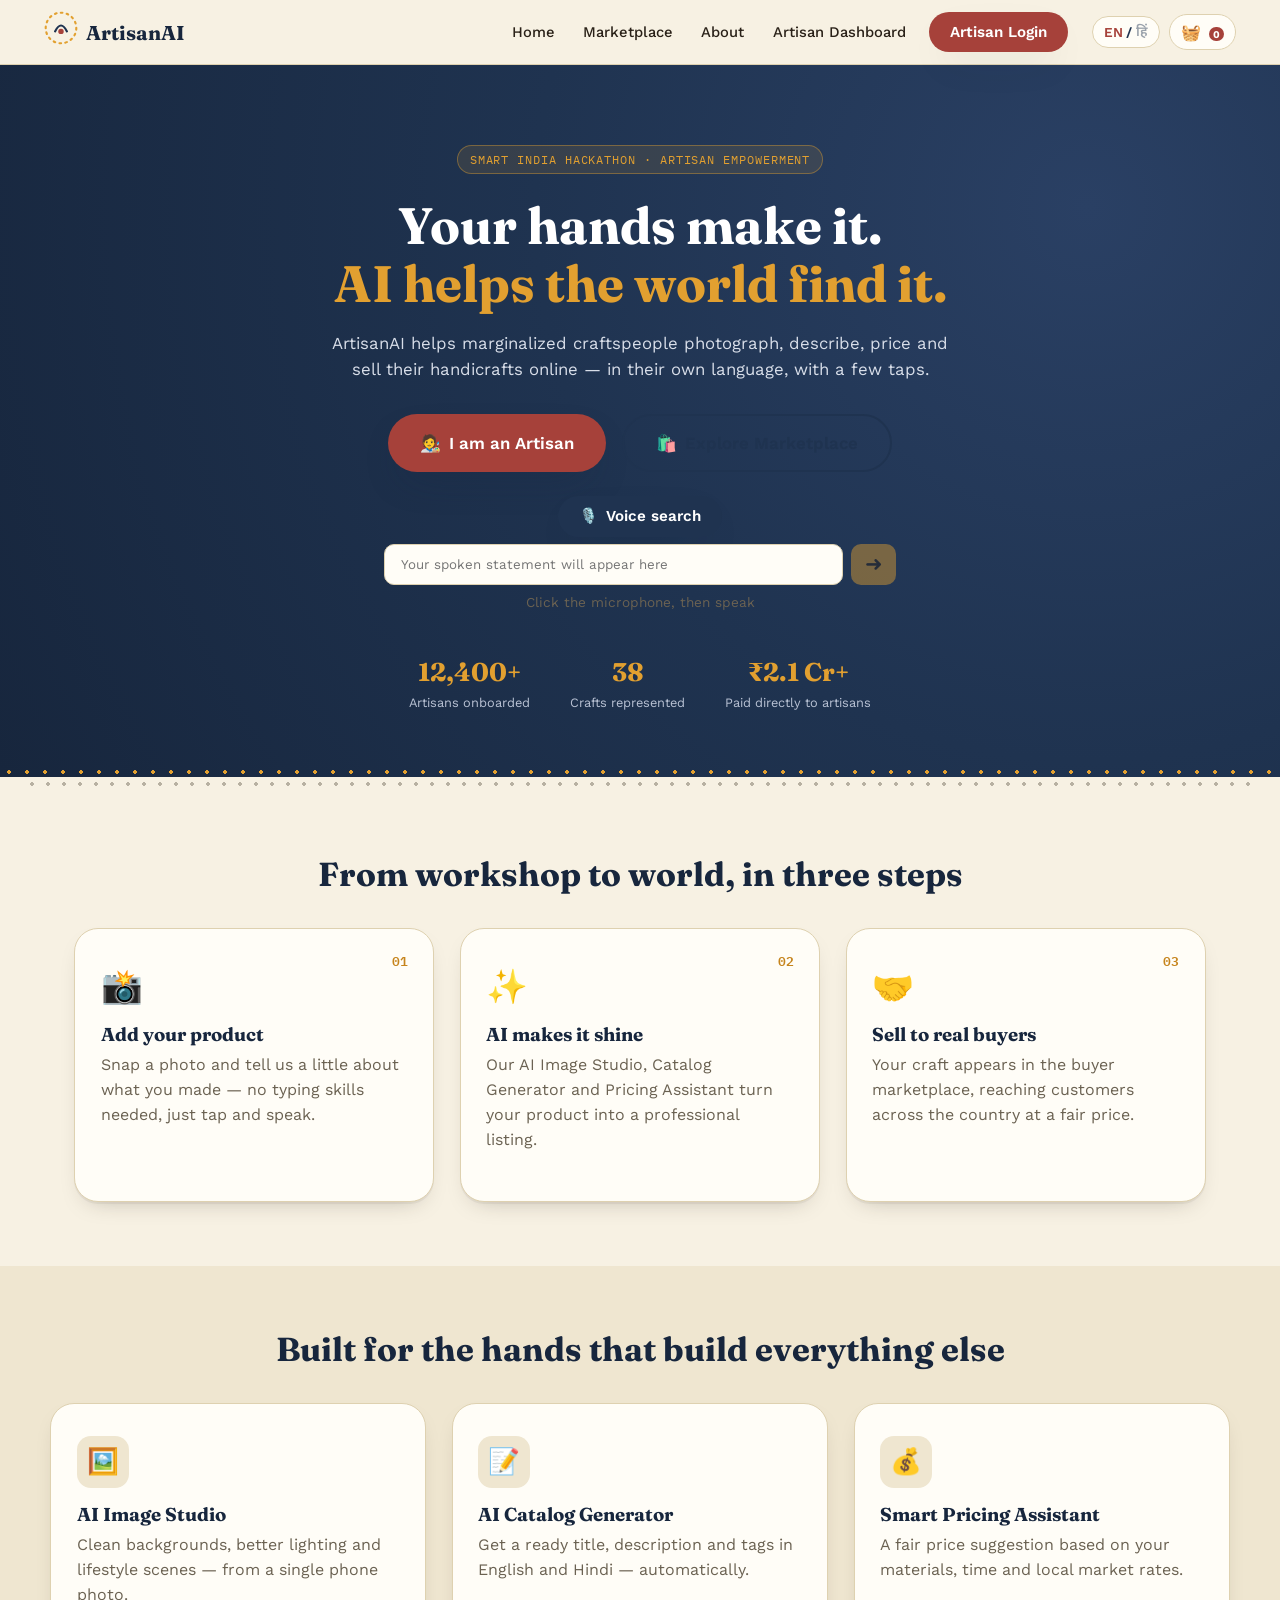
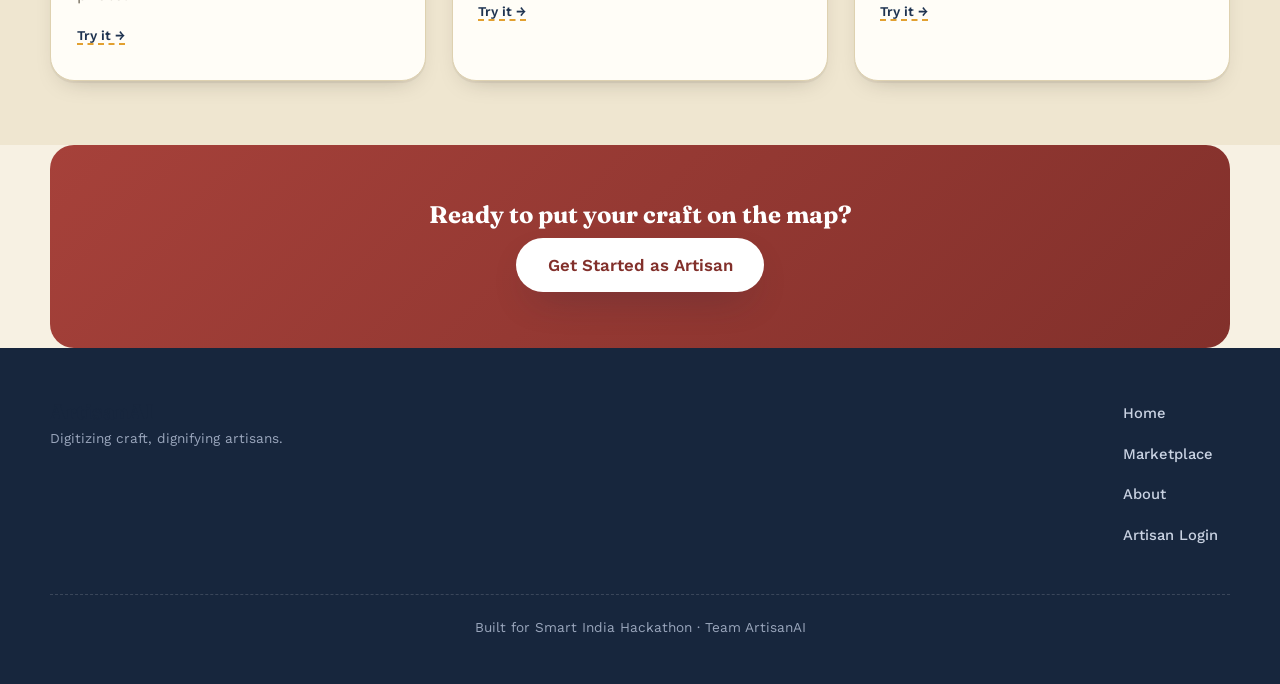
==== ArtisanAI-extracted/index.html @ 384c5235 "initial commit -artisanAI" ====
<!DOCTYPE html>
<html lang="en">
<head>
<meta charset="UTF-8">
<meta name="viewport" content="width=device-width, initial-scale=1.0">
<title>ArtisanAI — Your Craft, Digitized</title>
<meta name="description" content="ArtisanAI helps marginalized artisans digitize, price and sell their handicrafts with the help of AI.">

<link rel="preconnect" href="https://fonts.googleapis.com">
<link href="https://fonts.googleapis.com/css2?family=Fraunces:opsz,wght@9..144,400;9..144,600;9..144,700&family=Work+Sans:wght@400;500;600;700&family=Noto+Sans+Devanagari:wght@400;500;600;700&family=IBM+Plex+Mono:wght@500;600&display=swap" rel="stylesheet">

<link rel="stylesheet" href="style.css">
</head>
<body>

<!-- ============ SITE HEADER ============ -->
<header class="site-header" id="siteHeader">
  <div class="header-inner">
    <a href="#landing" class="brand" data-target="landing">
      <span class="brand-mark" aria-hidden="true">
        <svg viewBox="0 0 40 40" width="34" height="34">
          <circle cx="20" cy="20" r="18" fill="none" stroke="var(--turmeric)" stroke-width="2.5" stroke-dasharray="2 5" stroke-linecap="round"/>
          <path d="M13 24 Q20 10 27 24" fill="none" stroke="var(--indigo)" stroke-width="2.5" stroke-linecap="round"/>
          <circle cx="20" cy="24" r="3.2" fill="var(--madder)"/>
        </svg>
      </span>
      <span class="brand-name">
        <span data-en="ArtisanAI" data-hi="कारीगरAI">ArtisanAI</span>
      </span>
    </a>

    <nav class="main-nav" id="mainNav" aria-label="Primary">
      <button class="nav-link" data-target="landing"><span data-en="Home" data-hi="होम">Home</span></button>
      <button class="nav-link" data-target="marketplace"><span data-en="Marketplace" data-hi="बाज़ार">Marketplace</span></button>
      <button class="nav-link" data-target="about"><span data-en="About" data-hi="जानकारी">About</span></button>
      <button class="nav-link" data-target="dashboard"><span data-en="Artisan Dashboard" data-hi="कारीगर डैशबोर्ड">Artisan Dashboard</span></button>
      <button class="btn btn-primary nav-cta" data-target="login"><span data-en="Artisan Login" data-hi="कारीगर लॉगिन">Artisan Login</span></button>
    </nav>

    <div class="header-tools">
      <button class="lang-toggle" id="langToggle" aria-label="Switch language">
        <span class="lang-opt" data-lang-label-en>EN</span>
        <span class="lang-sep">/</span>
        <span class="lang-opt" data-lang-label-hi>हिं</span>
      </button>
      <button class="cart-btn" data-target="marketplace" aria-label="Cart">
        🧺 <span class="cart-count" id="cartCount">0</span>
      </button>
      <button class="hamburger" id="hamburgerBtn" aria-label="Menu" aria-expanded="false">
        <span></span><span></span><span></span>
      </button>
    </div>
  </div>
</header>

<main id="app">

<!-- ============ 1. LANDING PAGE ============ -->
<section class="page" id="page-landing" data-page="landing">

  <div class="hero">
    <div class="hero-thread" aria-hidden="true"></div>
    <div class="hero-inner">
      <p class="eyebrow" data-en="Smart India Hackathon · Artisan Empowerment" data-hi="स्मार्ट इंडिया हैकाथॉन · कारीगर सशक्तिकरण">Smart India Hackathon · Artisan Empowerment</p>
      <h1 class="hero-title">
        <span data-en="Your hands make it." data-hi="आपके हाथ इसे बनाते हैं।">Your hands make it.</span><br>
        <span class="accent" data-en="AI helps the world find it." data-hi="AI इसे दुनिया तक पहुँचाता है।">AI helps the world find it.</span>
      </h1>
      <p class="hero-sub" data-en="ArtisanAI helps marginalized craftspeople photograph, describe, price and sell their handicrafts online — in their own language, with a few taps." data-hi="ArtisanAI वंचित कारीगरों को उनके हस्तशिल्प की फ़ोटो लेने, विवरण लिखने, सही दाम तय करने और ऑनलाइन बेचने में मदद करता है — अपनी भाषा में, बस कुछ टैप में।">
        ArtisanAI helps marginalized craftspeople photograph, describe, price and sell their handicrafts online — in their own language, with a few taps.
      </p>
      <div class="hero-actions">
        <button class="btn btn-primary btn-lg" data-target="login">
          🧑‍🎨 <span data-en="I am an Artisan" data-hi="मैं एक कारीगर हूँ">I am an Artisan</span>
        </button>
        <button class="btn btn-outline btn-lg" data-target="marketplace">
          🛍️ <span data-en="Explore Marketplace" data-hi="बाज़ार देखें">Explore Marketplace</span>
        </button>
      </div>
      <div class="voice-assistant" aria-live="polite">
        <button class="btn btn-voice" id="voiceAssistantBtn" type="button" aria-label="Start voice search" title="Start voice search">
          🎙️ <span data-en="Voice search" data-hi="आवाज़ से खोजें">Voice search</span>
        </button>
        <div class="voice-command-row">
          <input class="voice-command-input" id="voiceCommandInput" type="text" placeholder="Your spoken statement will appear here" aria-label="Spoken statement">
          <button class="voice-submit" id="voiceSubmitBtn" type="button" aria-label="Submit spoken statement" title="Submit spoken statement" disabled>➜</button>
        </div>
        <p class="voice-status" id="voiceStatus" data-en="Click the microphone, then speak" data-hi="माइक्रोफ़ोन दबाएं और बोलें">Click the microphone, then speak</p>
      </div>
      <div class="hero-stats">
        <div class="stat"><strong>12,400+</strong><span data-en="Artisans onboarded" data-hi="जुड़े कारीगर">Artisans onboarded</span></div>
        <div class="stat"><strong>38</strong><span data-en="Crafts represented" data-hi="शिल्प विधाएँ">Crafts represented</span></div>
        <div class="stat"><strong>₹2.1 Cr+</strong><span data-en="Paid directly to artisans" data-hi="कारीगरों को सीधे भुगतान">Paid directly to artisans</span></div>
      </div>
    </div>
  </div>

  <div class="stitch-divider" aria-hidden="true"></div>

  <section class="section">
    <h2 class="section-title" data-en="From workshop to world, in three steps" data-hi="कार्यशाला से दुनिया तक, तीन चरणों में">From workshop to world, in three steps</h2>
    <div class="steps-grid">
      <div class="step-card" data-target="add-product" role="button" tabindex="0">
        <div class="step-num">01</div>
        <div class="step-icon">📸</div>
        <h3 data-en="Add your product" data-hi="अपना उत्पाद जोड़ें">Add your product</h3>
        <p data-en="Snap a photo and tell us a little about what you made — no typing skills needed, just tap and speak." data-hi="एक फ़ोटो खींचें और बताएं कि आपने क्या बनाया है — टाइपिंग की ज़रूरत नहीं, बस टैप करें और बोलें।">Snap a photo and tell us a little about what you made — no typing skills needed, just tap and speak.</p>
      </div>
      <div class="step-card" data-target="image-studio" role="button" tabindex="0">
        <div class="step-num">02</div>
        <div class="step-icon">✨</div>
        <h3 data-en="AI makes it shine" data-hi="AI इसे निखारता है">AI makes it shine</h3>
        <p data-en="Our AI Image Studio, Catalog Generator and Pricing Assistant turn your product into a professional listing." data-hi="हमारा AI इमेज स्टूडियो, कैटलॉग जनरेटर और प्राइसिंग असिस्टेंट आपके उत्पाद को एक पेशेवर लिस्टिंग में बदल देता है।">Our AI Image Studio, Catalog Generator and Pricing Assistant turn your product into a professional listing.</p>
      </div>
      <div class="step-card">
        <div class="step-num">03</div>
        <div class="step-icon">🤝</div>
        <h3 data-en="Sell to real buyers" data-hi="असली ग्राहकों को बेचें">Sell to real buyers</h3>
        <p data-en="Your craft appears in the buyer marketplace, reaching customers across the country at a fair price." data-hi="आपका शिल्प खरीदार बाज़ार में दिखता है, देशभर के ग्राहकों तक उचित दाम पर पहुँचता है।">Your craft appears in the buyer marketplace, reaching customers across the country at a fair price.</p>
      </div>
    </div>
  </section>

  <section class="section section-alt">
    <h2 class="section-title" data-en="Built for the hands that build everything else" data-hi="हर चीज़ बनाने वाले हाथों के लिए बनाया गया">Built for the hands that build everything else</h2>
    <div class="feature-grid">
      <div class="feature-card">
        <div class="feature-icon">🖼️</div>
        <h3 data-en="AI Image Studio" data-hi="AI इमेज स्टूडियो">AI Image Studio</h3>
        <p data-en="Clean backgrounds, better lighting and lifestyle scenes — from a single phone photo." data-hi="साफ़ बैकग्राउंड, बेहतर रोशनी और लाइफस्टाइल दृश्य — सिर्फ़ एक फ़ोन फ़ोटो से।">Clean backgrounds, better lighting and lifestyle scenes — from a single phone photo.</p>
        <button class="link-btn" data-target="image-studio" data-en="Try it →" data-hi="आज़माएँ →">Try it →</button>
      </div>
      <div class="feature-card">
        <div class="feature-icon">📝</div>
        <h3 data-en="AI Catalog Generator" data-hi="AI कैटलॉग जनरेटर">AI Catalog Generator</h3>
        <p data-en="Get a ready title, description and tags in English and Hindi — automatically." data-hi="अंग्रेज़ी और हिंदी में तैयार शीर्षक, विवरण और टैग — अपने आप।">Get a ready title, description and tags in English and Hindi — automatically.</p>
        <button class="link-btn" data-target="catalog-generator" data-en="Try it →" data-hi="आज़माएँ →">Try it →</button>
      </div>
      <div class="feature-card">
        <div class="feature-icon">💰</div>
        <h3 data-en="Smart Pricing Assistant" data-hi="स्मार्ट प्राइसिंग असिस्टेंट">Smart Pricing Assistant</h3>
        <p data-en="A fair price suggestion based on your materials, time and local market rates." data-hi="आपकी सामग्री, समय और स्थानीय बाज़ार भाव के आधार पर उचित दाम का सुझाव।">A fair price suggestion based on your materials, time and local market rates.</p>
        <button class="link-btn" data-target="pricing-assistant" data-en="Try it →" data-hi="आज़माएँ →">Try it →</button>
      </div>
    </div>
  </section>

  <section class="section cta-band">
    <h2 data-en="Ready to put your craft on the map?" data-hi="अपने शिल्प को पहचान दिलाने के लिए तैयार हैं?">Ready to put your craft on the map?</h2>
    <button class="btn btn-primary btn-lg" data-target="login">
      <span data-en="Get Started as Artisan" data-hi="कारीगर के रूप में शुरू करें">Get Started as Artisan</span>
    </button>
  </section>
</section>

<!-- ============ 2. ARTISAN LOGIN ============ -->
<section class="page" id="page-login" data-page="login">
  <div class="auth-shell">
    <div class="auth-art" aria-hidden="true">
      <div class="auth-art-inner">
        <span style="font-size:4rem;">🏺</span>
        <p data-en="“Every product I add takes two minutes. My daughter used to do it for me — now I do it myself.”" data-hi="“हर उत्पाद जोड़ने में मुझे दो मिनट लगते हैं। पहले मेरी बेटी करती थी — अब मैं खुद करती हूँ।”">"Every product I add takes two minutes. My daughter used to do it for me — now I do it myself."</p>
        <span class="auth-art-name" data-en="— Hello Lakshmi Priyaa, Potter, Khurja" data-hi="— लक्ष्मी प्रिया, कुम्हार, खुर्जा">— Hello Lakshmi Priyaa, Potter, Khurja</span>
      </div>
    </div>
    <div class="auth-card">
      <h1 data-en="Welcome back, Artisan" data-hi="वापसी पर स्वागत है, कारीगर">Welcome back, Artisan</h1>
      <p class="auth-sub" data-en="Login with your phone number. No password to remember." data-hi="अपने फ़ोन नंबर से लॉगिन करें। कोई पासवर्ड याद रखने की ज़रूरत नहीं।">Login with your phone number. No password to remember.</p>

      <form id="loginForm">
        <div class="form-step" id="stepPhone">
          <label class="form-label" for="phoneInput" data-en="Mobile number" data-hi="मोबाइल नंबर">Mobile number</label>
          <div class="input-with-icon">
            <span>📱</span>
            <input type="tel" id="phoneInput" placeholder="98xxxxxxxx" maxlength="10" inputmode="numeric" required>
          </div>
          <button type="button" class="btn btn-primary btn-block btn-lg" id="sendOtpBtn" data-en="Send OTP" data-hi="OTP भेजें">Send OTP</button>
          <p class="hint-text" id="otpStatus" role="status"></p>
        </div>

        <div class="form-step hidden" id="stepOtp">
          <label class="form-label" for="otpInput" data-en="Enter 4-digit OTP" data-hi="4 अंकों का OTP दर्ज करें">Enter 4-digit OTP</label>
          <div class="input-with-icon">
            <span>🔐</span>
            <input type="text" id="otpInput" placeholder="0000" maxlength="4" inputmode="numeric">
          </div>
          <p class="hint-text" id="otpHint" role="status"></p>
          <button type="submit" class="btn btn-primary btn-block btn-lg" data-en="Login" data-hi="लॉगिन करें">Login</button>
        </div>
      </form>

      <p class="auth-alt">
        <span data-en="New artisan?" data-hi="नए कारीगर हैं?">New artisan?</span>
        <button class="link-btn" type="button" id="registerLink" data-en="Register in 1 minute" data-hi="1 मिनट में रजिस्टर करें">Register in 1 minute</button>
      </p>
    </div>
  </div>
</section>

<!-- ============ 3. ARTISAN DASHBOARD ============ -->
<section class="page" id="page-dashboard" data-page="dashboard">
  <div class="app-shell">
    <aside class="sidebar">
      <button class="side-link active" data-target="dashboard">🏠 <span data-en="Dashboard" data-hi="डैशबोर्ड">Dashboard</span></button>
      <button class="side-link" data-target="add-product">➕ <span data-en="Add Product" data-hi="उत्पाद जोड़ें">Add Product</span></button>
      <button class="side-link" data-target="my-catalog">📦 <span data-en="My Products" data-hi="मेरे उत्पाद">My Products</span></button>
      <button class="side-link" data-target="image-studio">🖼️ <span data-en="AI Image Studio" data-hi="AI इमेज स्टूडियो">AI Image Studio</span></button>
      <button class="side-link" data-target="catalog-generator">📝 <span data-en="AI Catalog Generator" data-hi="AI कैटलॉग जनरेटर">AI Catalog Generator</span></button>
      <button class="side-link" data-target="pricing-assistant">💰 <span data-en="Smart Pricing" data-hi="स्मार्ट प्राइसिंग">Smart Pricing</span></button>
      <button class="side-link" data-target="marketplace">🛍️ <span data-en="View Marketplace" data-hi="बाज़ार देखें">View Marketplace</span></button>
      <button class="side-link side-link-logout" data-target="landing">🚪 <span data-en="Logout" data-hi="लॉगआउट">Logout</span></button>
    </aside>

    <div class="app-content">
      <div class="content-header">
        <div>
          <h1 data-en="Hello Lakshmi Priyaa 👋" data-hi="नमस्ते, लक्ष्मी प्रिया 👋">Hello Lakshmi Priyaa 👋</h1>
          <p data-en="Here's how your craft is doing today." data-hi="आज आपका शिल्प कैसा प्रदर्शन कर रहा है।">Here's how your craft is doing today.</p>
        </div>
        <button class="btn btn-primary" data-target="add-product">+ <span data-en="Add New Product" data-hi="नया उत्पाद जोड़ें">Add New Product</span></button>
      </div>

      <div class="stat-cards">
        <div class="stat-card" data-target="my-catalog" role="button" tabindex="0">
          <span class="stat-icon">📦</span>
          <strong id="productCount">0</strong>
          <span data-en="Products listed" data-hi="सूचीबद्ध उत्पाद">Products listed</span>
        </div>
        <div class="stat-card">
          <span class="stat-icon">👀</span>
          <strong>2,340</strong>
          <span data-en="Views this month" data-hi="इस माह के व्यू">Views this month</span>
        </div>
        <div class="stat-card">
          <span class="stat-icon">🧾</span>
          <strong>27</strong>
          <span data-en="Orders received" data-hi="प्राप्त ऑर्डर">Orders received</span>
        </div>
        <div class="stat-card">
          <span class="stat-icon">💵</span>
          <strong>₹41,200</strong>
          <span data-en="Total earnings" data-hi="कुल कमाई">Total earnings</span>
        </div>
      </div>

      <div class="dashboard-columns">
        <div class="panel">
          <h2 data-en="Recent products" data-hi="हाल के उत्पाद">Recent products</h2>
          <div class="mini-list" id="dashRecentProducts"></div>
        </div>
        <div class="panel">
          <h2 data-en="Recent orders" data-hi="हाल के ऑर्डर">Recent orders</h2>
          <table class="simple-table">
            <thead>
              <tr>
                <th data-en="Product" data-hi="उत्पाद">Product</th>
                <th data-en="Buyer" data-hi="ग्राहक">Buyer</th>
                <th data-en="Amount" data-hi="राशि">Amount</th>
                <th data-en="Status" data-hi="स्थिति">Status</th>
              </tr>
            </thead>
            <tbody>
              <tr><td data-en="Blue Pottery Vase" data-hi="ब्लू पॉटरी फूलदान">Blue Pottery Vase</td><td>R. Sharma</td><td>₹1,450</td><td><span class="badge badge-success" data-en="Shipped" data-hi="भेजा गया">Shipped</span></td></tr>
              <tr><td data-en="Madhubani Painting" data-hi="मधुबनी पेंटिंग">Madhubani Painting</td><td>A. Iyer</td><td>₹2,200</td><td><span class="badge badge-warning" data-en="Packing" data-hi="पैकिंग में">Packing</span></td></tr>
              <tr><td data-en="Terracotta Diya Set" data-hi="टेराकोटा दीया सेट">Terracotta Diya Set</td><td>S. Khan</td><td>₹680</td><td><span class="badge badge-success" data-en="Delivered" data-hi="डिलीवर हो गया">Delivered</span></td></tr>
            </tbody>
          </table>
        </div>
      </div>
    </div>
  </div>
</section>

<!-- ============ 4. ADD PRODUCT PAGE ============ -->
<section class="page" id="page-add-product" data-page="add-product">
  <div class="app-shell">
    <aside class="sidebar">
      <button class="side-link" data-target="dashboard">🏠 <span data-en="Dashboard" data-hi="डैशबोर्ड">Dashboard</span></button>
      <button class="side-link active" data-target="add-product">➕ <span data-en="Add Product" data-hi="उत्पाद जोड़ें">Add Product</span></button>
      <button class="side-link" data-target="my-catalog">📦 <span data-en="My Products" data-hi="मेरे उत्पाद">My Products</span></button>
      <button class="side-link" data-target="image-studio">🖼️ <span data-en="AI Image Studio" data-hi="AI इमेज स्टूडियो">AI Image Studio</span></button>
      <button class="side-link" data-target="catalog-generator">📝 <span data-en="AI Catalog Generator" data-hi="AI कैटलॉग जनरेटर">AI Catalog Generator</span></button>
      <button class="side-link" data-target="pricing-assistant">💰 <span data-en="Smart Pricing" data-hi="स्मार्ट प्राइसिंग">Smart Pricing</span></button>
      <button class="side-link" data-target="marketplace">🛍️ <span data-en="View Marketplace" data-hi="बाज़ार देखें">View Marketplace</span></button>
    </aside>

    <div class="app-content">
      <div class="content-header">
        <div>
          <h1 data-en="Add a new product" data-hi="नया उत्पाद जोड़ें">Add a new product</h1>
          <p data-en="Fill what you can — our AI tools help with the rest." data-hi="जो जानते हैं भरें — बाकी काम में हमारे AI टूल मदद करेंगे।">Fill what you can — our AI tools help with the rest.</p>
        </div>
      </div>

      <div class="wizard-tracker">
        <span class="wtrack active">1 <em data-en="Photo" data-hi="फ़ोटो">Photo</em></span>
        <span class="wtrack active">2 <em data-en="Details" data-hi="विवरण">Details</em></span>
        <span class="wtrack active">3 <em data-en="AI Help" data-hi="AI मदद">AI Help</em></span>
        <span class="wtrack active">4 <em data-en="Publish" data-hi="प्रकाशित करें">Publish</em></span>
      </div>

      <form class="card-form" id="addProductForm">
        <div class="form-grid">
          <div class="upload-box" id="uploadBox">
            <input type="file" id="productPhoto" accept="image/*" hidden>
            <div id="uploadPreviewWrap">
              <span class="upload-icon">📷</span>
              <p data-en="Tap to add a photo" data-hi="फ़ोटो जोड़ने के लिए टैप करें">Tap to add a photo</p>
            </div>
          </div>

          <div class="form-fields">
            <label class="form-label" data-en="Product name" data-hi="उत्पाद का नाम">Product name</label>
            <input type="text" class="text-input" id="prodName" placeholder="e.g. Blue Pottery Vase">

            <label class="form-label" data-en="Category" data-hi="श्रेणी">Category</label>
            <select class="text-input" id="prodCategory">
              <option data-en="Pottery" data-hi="मिट्टी के बर्तन">Pottery</option>
              <option data-en="Textiles & Weaving" data-hi="वस्त्र और बुनाई">Textiles & Weaving</option>
              <option data-en="Painting" data-hi="चित्रकला">Painting</option>
              <option data-en="Jewelry" data-hi="आभूषण">Jewelry</option>
              <option data-en="Woodwork" data-hi="लकड़ी का काम">Woodwork</option>
              <option data-en="Wood Crafts" data-hi="लकड़ी के शिल्प">Wood Crafts</option>
              <option data-en="Bamboo, Cane & Natural Fiber" data-hi="बांस, बेंत और प्राकृतिक रेशे">Bamboo, Cane & Natural Fiber</option>
              <option data-en="Dolls & Traditional Toys" data-hi="गुड़िया और पारंपरिक खिलौने">Dolls & Traditional Toys</option>
              <option data-en="Shell, Coconut & Palm Crafts" data-hi="सीप, नारियल और ताड़ के शिल्प">Shell, Coconut & Palm Crafts</option>
              <option data-en="Embroidery & Needlework" data-hi="कढ़ाई और सुई का काम">Embroidery & Needlework</option>
              <option value="__custom__" data-en="Other / Type your own category" data-hi="अन्य / अपनी श्रेणी लिखें">Other / Type your own category</option>
            </select>
            <input type="text" class="text-input hidden" id="prodCustomCategory" placeholder="Type your craft category">

            <label class="form-label" data-en="Materials used" data-hi="उपयोग की गई सामग्री">Materials used</label>
            <input type="text" class="text-input" id="prodMaterials" placeholder="Clay, natural dye...">

            <label class="form-label" data-en="Short description (optional)" data-hi="संक्षिप्त विवरण (वैकल्पिक)">Short description (optional)</label>
            <textarea class="text-input" id="prodDesc" rows="3" placeholder="Tell us about it in your own words..."></textarea>

            <div class="two-col">
              <div>
                <label class="form-label" data-en="Quantity available" data-hi="उपलब्ध मात्रा">Quantity available</label>
                <input type="number" class="text-input" id="prodQty" value="5" min="1">
              </div>
              <div>
                <label class="form-label" data-en="Your price (₹)" data-hi="आपकी कीमत (₹)">Your price (₹)</label>
                <input type="number" class="text-input" id="prodPrice" placeholder="0">
              </div>
            </div>
          </div>
        </div>

        <div class="ai-help-row">
          <button type="button" class="btn btn-soft" data-target="image-studio">🖼️ <span data-en="Enhance Photo with AI" data-hi="AI से फ़ोटो निखारें">Enhance Photo with AI</span></button>
          <button type="button" class="btn btn-soft" data-target="catalog-generator">📝 <span data-en="Generate Title & Description" data-hi="शीर्षक और विवरण बनाएं">Generate Title & Description</span></button>
          <button type="button" class="btn btn-soft" data-target="pricing-assistant">💰 <span data-en="Suggest Fair Price" data-hi="उचित मूल्य सुझाएं">Suggest Fair Price</span></button>
        </div>

        <div class="form-actions">
          <button type="submit" class="btn btn-primary btn-lg" data-en="Publish Product" data-hi="उत्पाद प्रकाशित करें">Publish Product</button>
        </div>
      </form>
    </div>
  </div>
</section>

<!-- ============ 5. AI IMAGE STUDIO ============ -->
<section class="page" id="page-image-studio" data-page="image-studio">
  <div class="app-shell">
    <aside class="sidebar">
      <button class="side-link" data-target="dashboard">🏠 <span data-en="Dashboard" data-hi="डैशबोर्ड">Dashboard</span></button>
      <button class="side-link" data-target="add-product">➕ <span data-en="Add Product" data-hi="उत्पाद जोड़ें">Add Product</span></button>
      <button class="side-link" data-target="my-catalog">📦 <span data-en="My Products" data-hi="मेरे उत्पाद">My Products</span></button>
      <button class="side-link active" data-target="image-studio">🖼️ <span data-en="AI Image Studio" data-hi="AI इमेज स्टूडियो">AI Image Studio</span></button>
      <button class="side-link" data-target="catalog-generator">📝 <span data-en="AI Catalog Generator" data-hi="AI कैटलॉग जनरेटर">AI Catalog Generator</span></button>
      <button class="side-link" data-target="pricing-assistant">💰 <span data-en="Smart Pricing" data-hi="स्मार्ट प्राइसिंग">Smart Pricing</span></button>
      <button class="side-link" data-target="marketplace">🛍️ <span data-en="View Marketplace" data-hi="बाज़ार देखें">View Marketplace</span></button>
    </aside>

    <div class="app-content">
      <div class="content-header">
        <div>
          <h1>🖼️ <span data-en="AI Image Studio" data-hi="AI इमेज स्टूडियो">AI Image Studio</span></h1>
          <p data-en="Turn one phone photo into a professional product image." data-hi="एक फ़ोन फ़ोटो को पेशेवर उत्पाद छवि में बदलें।">Turn one phone photo into a professional product image.</p>
        </div>
      </div>

      <div class="studio-grid">
        <div class="panel">
          <h2 data-en="1. Your photo" data-hi="1. आपकी फ़ोटो">1. Your photo</h2>
          <div class="preview-box" id="rawPreview">
            <span style="font-size:3rem;">🏺</span>
            <p data-en="Raw photo" data-hi="कच्ची फ़ोटो">Raw photo</p>
          </div>
          <input type="file" id="studioUpload" accept="image/*" hidden>
          <button class="btn btn-outline btn-block" id="studioUploadBtn" data-en="Upload a different photo" data-hi="दूसरी फ़ोटो अपलोड करें">Upload a different photo</button>
        </div>

        <div class="panel">
          <h2 data-en="2. Choose enhancements" data-hi="2. सुधार चुनें">2. Choose enhancements</h2>
          <label class="check-row"><input type="checkbox" checked> <span data-en="Remove background clutter" data-hi="अव्यवस्थित बैकग्राउंड हटाएं">Remove background clutter</span></label>
          <label class="check-row"><input type="checkbox" checked> <span data-en="Improve lighting & sharpness" data-hi="रोशनी और शार्पनेस सुधारें">Improve lighting & sharpness</span></label>
          <label class="check-row"><input type="checkbox"> <span data-en="Add lifestyle scene (home setting)" data-hi="लाइफस्टाइल दृश्य जोड़ें (घर की सेटिंग)">Add lifestyle scene (home setting)</span></label>
          <label class="check-row"><input type="checkbox"> <span data-en="Add soft shadow & reflection" data-hi="हल्की छाया और प्रतिबिंब जोड़ें">Add soft shadow & reflection</span></label>
          <button class="btn btn-primary btn-block btn-lg" id="generateImageBtn" data-en="✨ Enhance with AI" data-hi="✨ AI से निखारें">✨ Enhance with AI</button>
        </div>

        <div class="panel">
          <h2 data-en="3. Result" data-hi="3. परिणाम">3. Result</h2>
          <div class="preview-box preview-box-result" id="resultPreview">
            <span id="resultSpinner" class="hidden spinner"></span>
            <span id="resultContent" style="font-size:3rem;">✨</span>
            <p id="resultLabel" data-en="Your enhanced photo appears here" data-hi="आपकी निखरी हुई फ़ोटो यहाँ दिखेगी">Your enhanced photo appears here</p>
          </div>
          <button class="btn btn-soft btn-block" data-target="catalog-generator" data-en="Next: Generate Catalog →" data-hi="आगे: कैटलॉग बनाएं →">Next: Generate Catalog →</button>
        </div>
      </div>
    </div>
  </div>
</section>

<!-- ============ 6. AI CATALOG GENERATOR ============ -->
<section class="page" id="page-catalog-generator" data-page="catalog-generator">
  <div class="app-shell">
    <aside class="sidebar">
      <button class="side-link" data-target="dashboard">🏠 <span data-en="Dashboard" data-hi="डैशबोर्ड">Dashboard</span></button>
      <button class="side-link" data-target="add-product">➕ <span data-en="Add Product" data-hi="उत्पाद जोड़ें">Add Product</span></button>
      <button class="side-link" data-target="my-catalog">📦 <span data-en="My Products" data-hi="मेरे उत्पाद">My Products</span></button>
      <button class="side-link" data-target="image-studio">🖼️ <span data-en="AI Image Studio" data-hi="AI इमेज स्टूडियो">AI Image Studio</span></button>
      <button class="side-link active" data-target="catalog-generator">📝 <span data-en="AI Catalog Generator" data-hi="AI कैटलॉग जनरेटर">AI Catalog Generator</span></button>
      <button class="side-link" data-target="pricing-assistant">💰 <span data-en="Smart Pricing" data-hi="स्मार्ट प्राइसिंग">Smart Pricing</span></button>
      <button class="side-link" data-target="marketplace">🛍️ <span data-en="View Marketplace" data-hi="बाज़ार देखें">View Marketplace</span></button>
    </aside>

    <div class="app-content">
      <div class="content-header">
        <div>
          <h1>📝 <span data-en="AI Catalog Generator" data-hi="AI कैटलॉग जनरेटर">AI Catalog Generator</span></h1>
          <p data-en="Describe your product in a few words — AI writes the rest." data-hi="अपने उत्पाद को कुछ शब्दों में बताएं — बाकी AI लिखेगा।">Describe your product in a few words — AI writes the rest.</p>
        </div>
      </div>

      <div class="studio-grid two-panel">
        <div class="panel">
          <h2 data-en="Tell us about it" data-hi="इसके बारे में बताएं">Tell us about it</h2>
          <label class="form-label" data-en="Craft type" data-hi="शिल्प प्रकार">Craft type</label>
          <input type="text" class="text-input" id="genCraft" value="Blue Pottery Vase">
          <label class="form-label" data-en="Materials" data-hi="सामग्री">Materials</label>
          <input type="text" class="text-input" id="genMaterials" value="Clay, cobalt glaze">
          <label class="form-label" data-en="Region / village" data-hi="क्षेत्र / गाँव">Region / village</label>
          <input type="text" class="text-input" id="genRegion" value="Jaipur, Rajasthan">
          <label class="form-label" data-en="Output language" data-hi="आउटपुट भाषा">Output language</label>
          <select class="text-input" id="genLang">
            <option value="both" data-en="English + Hindi" data-hi="अंग्रेज़ी + हिंदी">English + Hindi</option>
            <option value="en" data-en="English only" data-hi="केवल अंग्रेज़ी">English only</option>
            <option value="hi" data-en="Hindi only" data-hi="केवल हिंदी">Hindi only</option>
          </select>
          <button class="btn btn-primary btn-block btn-lg" id="generateCatalogBtn" data-en="✨ Generate Listing" data-hi="✨ लिस्टिंग बनाएं">✨ Generate Listing</button>
        </div>

        <div class="panel">
          <h2 data-en="Generated listing" data-hi="बनाई गई लिस्टिंग">Generated listing</h2>
          <div id="catalogOutput" class="catalog-output">
            <p class="hint-text" data-en="Your AI-generated title, description and tags will appear here." data-hi="आपका AI-जनित शीर्षक, विवरण और टैग यहाँ दिखाई देंगे।">Your AI-generated title, description and tags will appear here.</p>
          </div>
          <button class="btn btn-soft btn-block" data-target="pricing-assistant" data-en="Next: Get a Fair Price →" data-hi="आगे: उचित मूल्य पाएं →">Next: Get a Fair Price →</button>
        </div>
      </div>
    </div>
  </div>
</section>

<!-- ============ 7. SMART PRICING ASSISTANT ============ -->
<section class="page" id="page-pricing-assistant" data-page="pricing-assistant">
  <div class="app-shell">
    <aside class="sidebar">
      <button class="side-link" data-target="dashboard">🏠 <span data-en="Dashboard" data-hi="डैशबोर्ड">Dashboard</span></button>
      <button class="side-link" data-target="add-product">➕ <span data-en="Add Product" data-hi="उत्पाद जोड़ें">Add Product</span></button>
      <button class="side-link" data-target="my-catalog">📦 <span data-en="My Products" data-hi="मेरे उत्पाद">My Products</span></button>
      <button class="side-link" data-target="image-studio">🖼️ <span data-en="AI Image Studio" data-hi="AI इमेज स्टूडियो">AI Image Studio</span></button>
      <button class="side-link" data-target="catalog-generator">📝 <span data-en="AI Catalog Generator" data-hi="AI कैटलॉग जनरेटर">AI Catalog Generator</span></button>
      <button class="side-link active" data-target="pricing-assistant">💰 <span data-en="Smart Pricing" data-hi="स्मार्ट प्राइसिंग">Smart Pricing</span></button>
      <button class="side-link" data-target="marketplace">🛍️ <span data-en="View Marketplace" data-hi="बाज़ार देखें">View Marketplace</span></button>
    </aside>

    <div class="app-content">
      <div class="content-header">
        <div>
          <h1>💰 <span data-en="Smart Pricing Assistant" data-hi="स्मार्ट प्राइसिंग असिस्टेंट">Smart Pricing Assistant</span></h1>
          <p data-en="A fair price protects your craft and your income." data-hi="उचित मूल्य आपके शिल्प और आय दोनों की रक्षा करता है।">A fair price protects your craft and your income.</p>
        </div>
      </div>

      <div class="studio-grid two-panel">
        <div class="panel">
          <h2 data-en="Your inputs" data-hi="आपकी जानकारी">Your inputs</h2>
          <label class="form-label" data-en="Cost of materials (₹)" data-hi="सामग्री की लागत (₹)">Cost of materials (₹)</label>
          <input type="number" class="text-input" id="priceMaterials" value="180">
          <label class="form-label" data-en="Hours worked" data-hi="काम के घंटे">Hours worked</label>
          <input type="number" class="text-input" id="priceHours" value="6">
          <label class="form-label" data-en="Your hourly value (₹/hr)" data-hi="आपका प्रति घंटा मूल्य (₹/घं.)">Your hourly value (₹/hr)</label>
          <input type="number" class="text-input" id="priceRate" value="60">
          <label class="form-label" data-en="Craft category" data-hi="शिल्प श्रेणी">Craft category</label>
          <select class="text-input" id="priceCategory">
            <option data-en="Pottery" data-hi="मिट्टी के बर्तन">Pottery</option>
            <option data-en="Textiles & Weaving" data-hi="वस्त्र और बुनाई">Textiles & Weaving</option>
            <option data-en="Painting" data-hi="चित्रकला">Painting</option>
            <option data-en="Jewelry" data-hi="आभूषण">Jewelry</option>
            <option data-en="Wood Crafts" data-hi="लकड़ी के शिल्प">Wood Crafts</option>
            <option data-en="Bamboo, Cane & Natural Fiber" data-hi="बांस, बेंत और प्राकृतिक रेशे">Bamboo, Cane & Natural Fiber</option>
            <option data-en="Dolls & Traditional Toys" data-hi="गुड़िया और पारंपरिक खिलौने">Dolls & Traditional Toys</option>
            <option data-en="Shell, Coconut & Palm Crafts" data-hi="सीप, नारियल और ताड़ के शिल्प">Shell, Coconut & Palm Crafts</option>
            <option data-en="Embroidery & Needlework" data-hi="कढ़ाई और सुई का काम">Embroidery & Needlework</option>
              <option value="__custom__" data-en="Other / Type your own category" data-hi="अन्य / अपनी श्रेणी लिखें">Other / Type your own category</option>
          </select>
          <input type="text" class="text-input hidden" id="priceCustomCategory" placeholder="Type your craft category">
          <button class="btn btn-primary btn-block btn-lg" id="calcPriceBtn" data-en="Suggest My Price" data-hi="मेरी कीमत सुझाएं">Suggest My Price</button>
        </div>

        <div class="panel">
          <h2 data-en="Suggested price" data-hi="सुझाई गई कीमत">Suggested price</h2>
          <div class="price-result" id="priceResult">
            <div class="price-range">
              <span class="price-tag" id="priceLow">₹0</span>
              <span>–</span>
              <span class="price-tag price-tag-strong" id="priceHigh">₹0</span>
            </div>
            <p class="hint-text" data-en="Based on your materials, effort and category, adjusted for fairness." data-hi="आपकी सामग्री, मेहनत और श्रेणी के आधार पर, निष्पक्षता के लिए समायोजित।">Based on your materials, effort and category, adjusted for fairness.</p>
            <div class="compare-bars">
              <div class="compare-row">
                <span data-en="Your suggested price" data-hi="आपकी सुझाई कीमत">Your suggested price</span>
                <div class="bar-track"><div class="bar-fill bar-you" id="barYou"></div></div>
              </div>
              <div class="compare-row">
                <span data-en="Market average" data-hi="बाज़ार औसत">Market average</span>
                <div class="bar-track"><div class="bar-fill bar-market" id="barMarket"></div></div>
              </div>
              <div class="compare-row">
                <span data-en="Middleman resale price" data-hi="बिचौलिये की पुनर्विक्रय कीमत">Middleman resale price</span>
                <div class="bar-track"><div class="bar-fill bar-resale" id="barResale"></div></div>
              </div>
            </div>
          </div>
          <button class="btn btn-soft btn-block" data-target="add-product" data-en="Use this price →" data-hi="यह कीमत उपयोग करें →">Use this price →</button>
        </div>
      </div>
    </div>
  </div>
</section>

<!-- ============ 8. PRODUCT CATALOG (ARTISAN'S OWN) ============ -->
<section class="page" id="page-my-catalog" data-page="my-catalog">
  <div class="app-shell">
    <aside class="sidebar">
      <button class="side-link" data-target="dashboard">🏠 <span data-en="Dashboard" data-hi="डैशबोर्ड">Dashboard</span></button>
      <button class="side-link" data-target="add-product">➕ <span data-en="Add Product" data-hi="उत्पाद जोड़ें">Add Product</span></button>
      <button class="side-link active" data-target="my-catalog">📦 <span data-en="My Products" data-hi="मेरे उत्पाद">My Products</span></button>
      <button class="side-link" data-target="image-studio">🖼️ <span data-en="AI Image Studio" data-hi="AI इमेज स्टूडियो">AI Image Studio</span></button>
      <button class="side-link" data-target="catalog-generator">📝 <span data-en="AI Catalog Generator" data-hi="AI कैटलॉग जनरेटर">AI Catalog Generator</span></button>
      <button class="side-link" data-target="pricing-assistant">💰 <span data-en="Smart Pricing" data-hi="स्मार्ट प्राइसिंग">Smart Pricing</span></button>
      <button class="side-link" data-target="marketplace">🛍️ <span data-en="View Marketplace" data-hi="बाज़ार देखें">View Marketplace</span></button>
    </aside>

    <div class="app-content">
      <div class="content-header">
        <div>
          <h1 data-en="My products" data-hi="मेरे उत्पाद">My products</h1>
          <p data-en="Everything you've listed so far." data-hi="अब तक आपके द्वारा सूचीबद्ध सब कुछ।">Everything you've listed so far.</p>
        </div>
        <button class="btn btn-primary" data-target="add-product">+ <span data-en="Add New" data-hi="नया जोड़ें">Add New</span></button>
      </div>
      <div class="toolbar">
        <input type="search" class="text-input" id="myCatalogSearch" placeholder="Search your products...">
      </div>
      <div class="product-grid" id="myCatalogGrid"></div>
    </div>
  </div>
</section>

<!-- ============ 9. BUYER MARKETPLACE ============ -->
<section class="page" id="page-marketplace" data-page="marketplace">
  <section class="marketplace-hero">
    <h1 data-en="Discover handmade, sourced directly from artisans" data-hi="कारीगरों से सीधे हस्तनिर्मित शिल्प खोजें">Discover handmade, sourced directly from artisans</h1>
    <p data-en="Every purchase pays an artisan fairly — no middlemen." data-hi="हर खरीद कारीगर को उचित मूल्य देती है — कोई बिचौलिया नहीं।">Every purchase pays an artisan fairly — no middlemen.</p>
  </section>

  <div class="section">
    <div class="market-toolbar">
      <input type="search" class="text-input" id="marketSearch" placeholder="Search for pottery, sarees, paintings...">
      <select class="text-input" id="marketCategory">
        <option value="all" data-en="All Categories" data-hi="सभी श्रेणियाँ">All Categories</option>
        <option value="Pottery" data-en="Pottery" data-hi="मिट्टी के बर्तन">Pottery</option>
        <option value="Textiles & Weaving" data-en="Textiles & Weaving" data-hi="वस्त्र और बुनाई">Textiles & Weaving</option>
        <option value="Painting" data-en="Painting" data-hi="चित्रकला">Painting</option>
        <option value="Jewelry" data-en="Jewelry" data-hi="आभूषण">Jewelry</option>
        <option value="Wood Crafts" data-en="Wood Crafts" data-hi="लकड़ी के शिल्प">Wood Crafts</option>
        <option value="Bamboo, Cane & Natural Fiber" data-en="Bamboo, Cane & Natural Fiber" data-hi="बांस, बेंत और प्राकृतिक रेशे">Bamboo, Cane & Natural Fiber</option>
        <option value="Dolls & Traditional Toys" data-en="Dolls & Traditional Toys" data-hi="गुड़िया और पारंपरिक खिलौने">Dolls & Traditional Toys</option>
        <option value="Shell, Coconut & Palm Crafts" data-en="Shell, Coconut & Palm Crafts" data-hi="सीप, नारियल और ताड़ के शिल्प">Shell, Coconut & Palm Crafts</option>
        <option value="Embroidery & Needlework" data-en="Embroidery & Needlework" data-hi="कढ़ाई और सुई का काम">Embroidery & Needlework</option>
        <option value="__custom__" data-en="Other / Type your own category" data-hi="अन्य / अपनी श्रेणी लिखें">Other / Type your own category</option>
      </select>
      <input type="text" class="text-input hidden" id="marketCustomCategory" placeholder="Type a category to filter">
      <select class="text-input" id="marketSort">
        <option value="popular" data-en="Most Popular" data-hi="सबसे लोकप्रिय">Most Popular</option>
        <option value="low" data-en="Price: Low to High" data-hi="कीमत: कम से ज़्यादा">Price: Low to High</option>
        <option value="high" data-en="Price: High to Low" data-hi="कीमत: ज़्यादा से कम">Price: High to Low</option>
      </select>
    </div>
    <div class="product-grid" id="marketGrid"></div>
  </div>
</section>

<!-- ============ 10. PRODUCT DETAILS ============ -->
<section class="page" id="page-product-details" data-page="product-details">
  <div class="section product-detail-wrap" id="productDetailWrap">
    <!-- populated by JS -->
  </div>
</section>

<!-- ============ 11. ABOUT THE SOLUTION ============ -->
<section class="page" id="page-about" data-page="about">
  <div class="about-hero">
    <h1 data-en="About ArtisanAI" data-hi="ArtisanAI के बारे में">About ArtisanAI</h1>
    <p data-en="A Smart India Hackathon solution for artisan empowerment through AI." data-hi="AI के माध्यम से कारीगर सशक्तिकरण के लिए एक स्मार्ट इंडिया हैकाथॉन समाधान।">A Smart India Hackathon solution for artisan empowerment through AI.</p>
  </div>

  <div class="section">
    <div class="about-grid">
      <div class="about-card">
        <h2>❗ <span data-en="The Problem" data-hi="समस्या">The Problem</span></h2>
        <p data-en="Millions of marginalized artisans create beautiful handicrafts but lack access to digital markets, photography, marketing language and fair pricing knowledge — leaving them dependent on middlemen who take most of the profit." data-hi="लाखों वंचित कारीगर सुंदर हस्तशिल्प बनाते हैं लेकिन उनके पास डिजिटल बाज़ार, फ़ोटोग्राफ़ी, मार्केटिंग भाषा और उचित मूल्य निर्धारण की जानकारी नहीं होती — जिससे वे बिचौलियों पर निर्भर रहते हैं जो अधिकांश मुनाफ़ा ले जाते हैं।">Millions of marginalized artisans create beautiful handicrafts but lack access to digital markets, photography, marketing language and fair pricing knowledge — leaving them dependent on middlemen who take most of the profit.</p>
      </div>
      <div class="about-card">
        <h2>💡 <span data-en="Our Solution" data-hi="हमारा समाधान">Our Solution</span></h2>
        <p data-en="ArtisanAI is a low-literacy-friendly platform where artisans photograph a product and AI handles the rest: image enhancement, bilingual catalog writing, fair price suggestions and a direct-to-buyer marketplace." data-hi="ArtisanAI एक कम-साक्षरता-अनुकूल मंच है जहाँ कारीगर उत्पाद की फ़ोटो खींचते हैं और बाकी काम AI करता है: छवि सुधार, द्विभाषी कैटलॉग लेखन, उचित मूल्य सुझाव और सीधे-ग्राहक बाज़ार।">ArtisanAI is a low-literacy-friendly platform where artisans photograph a product and AI handles the rest: image enhancement, bilingual catalog writing, fair price suggestions and a direct-to-buyer marketplace.</p>
      </div>
    </div>

    <h2 class="section-title" data-en="How AI powers each step" data-hi="AI हर चरण में कैसे मदद करता है">How AI powers each step</h2>
    <div class="steps-grid">
      <div class="step-card">
        <div class="step-icon">🖼️</div>
        <h3 data-en="Computer Vision" data-hi="कंप्यूटर विज़न">Computer Vision</h3>
        <p data-en="Background removal, lighting correction and scene generation for professional product shots." data-hi="पेशेवर उत्पाद तस्वीरों के लिए बैकग्राउंड हटाना, रोशनी सुधार और दृश्य निर्माण।">Background removal, lighting correction and scene generation for professional product shots.</p>
      </div>
      <div class="step-card">
        <div class="step-icon">🗣️</div>
        <h3 data-en="Generative Language Models" data-hi="जनरेटिव भाषा मॉडल">Generative Language Models</h3>
        <p data-en="Bilingual titles, descriptions and SEO tags generated from a few spoken or typed details." data-hi="कुछ बोले या टाइप किए विवरणों से द्विभाषी शीर्षक, विवरण और SEO टैग बनाए जाते हैं।">Bilingual titles, descriptions and SEO tags generated from a few spoken or typed details.</p>
      </div>
      <div class="step-card">
        <div class="step-icon">📊</div>
        <h3 data-en="Market Data Modeling" data-hi="बाज़ार डेटा मॉडलिंग">Market Data Modeling</h3>
        <p data-en="Pricing suggestions that account for material cost, labour time and regional market rates." data-hi="मूल्य सुझाव जो सामग्री लागत, श्रम समय और क्षेत्रीय बाज़ार दरों को ध्यान में रखते हैं।">Pricing suggestions that account for material cost, labour time and regional market rates.</p>
      </div>
    </div>

    <div class="sdg-band">
      <h2 data-en="Aligned with national goals" data-hi="राष्ट्रीय लक्ष्यों के साथ संरेखित">Aligned with national goals</h2>
      <div class="sdg-chips">
        <span class="chip">SDG 1 · <span data-en="No Poverty" data-hi="ग़रीबी उन्मूलन">No Poverty</span></span>
        <span class="chip">SDG 8 · <span data-en="Decent Work" data-hi="बेहतर काम">Decent Work</span></span>
        <span class="chip">SDG 9 · <span data-en="Industry & Innovation" data-hi="उद्योग और नवाचार">Industry & Innovation</span></span>
        <span class="chip">SDG 10 · <span data-en="Reduced Inequality" data-hi="कम असमानता">Reduced Inequality</span></span>
        <span class="chip"><span data-en="Digital India" data-hi="डिजिटल इंडिया">Digital India</span></span>
        <span class="chip"><span data-en="Make in India" data-hi="मेक इन इंडिया">Make in India</span></span>
      </div>
    </div>

    <div class="tech-stack">
      <h2 data-en="Built with" data-hi="निर्मित तकनीक">Built with</h2>
      <div class="tech-chips">
        <span class="chip">HTML5</span><span class="chip">CSS3</span><span class="chip">JavaScript</span>
        <span class="chip">AI Vision APIs</span><span class="chip">NLP / LLM APIs</span><span class="chip">Market Data Models</span>
      </div>
    </div>
  </div>
</section>

</main>

<!-- ============ FOOTER ============ -->
<footer class="site-footer">
  <div class="footer-inner">
    <div>
      <div class="brand-name" style="font-family: 'Fraunces', serif; font-size:1.3rem;">ArtisanAI</div>
      <p data-en="Digitizing craft, dignifying artisans." data-hi="शिल्प को डिजिटल बनाना, कारीगरों को सम्मान देना।">Digitizing craft, dignifying artisans.</p>
    </div>
    <div class="footer-links">
      <button class="nav-link" data-target="landing" data-en="Home" data-hi="होम">Home</button>
      <button class="nav-link" data-target="marketplace" data-en="Marketplace" data-hi="बाज़ार">Marketplace</button>
      <button class="nav-link" data-target="about" data-en="About" data-hi="जानकारी">About</button>
      <button class="nav-link" data-target="login" data-en="Artisan Login" data-hi="कारीगर लॉगिन">Artisan Login</button>
    </div>
    <p class="footer-note" data-en="Built for Smart India Hackathon · Team ArtisanAI" data-hi="स्मार्ट इंडिया हैकाथॉन के लिए बनाया गया · टीम ArtisanAI">Built for Smart India Hackathon · Team ArtisanAI</p>
  </div>
</footer>
</body>
<script src="script.js"></script>
</html>
---- ArtisanAI-extracted/style.css ----
/* =========================================================
   ArtisanAI — Design tokens
   Palette drawn from Indian dye traditions: indigo vats,
   turmeric (haldi), madder root and unbleached khadi cotton.
   ========================================================= */
:root{
  --paper:      #F7F1E3;
  --paper-alt:  #EFE6D0;
  --card:       #FFFDF7;
  --ink:        #2A2118;
  --ink-soft:   #6B6252;
  --line:       #DED1B0;

  --indigo:       #1F3350;
  --indigo-deep:  #17263D;
  --indigo-light: #34507A;
  --turmeric:     #E2A030;
  --turmeric-deep:#C6841C;
  --madder:       #A6413A;
  --madder-deep:  #82302B;
  --leaf:         #4C7A4E;

  --font-display: 'Fraunces', serif;
  --font-body: 'Work Sans', 'Noto Sans Devanagari', sans-serif;
  --font-mono: 'IBM Plex Mono', monospace;

  --radius-sm: 10px;
  --radius-md: 16px;
  --radius-lg: 24px;
  --shadow-card: 0 2px 0 rgba(42,33,24,.05), 0 10px 24px -14px rgba(42,33,24,.35);
  --shadow-pop: 0 16px 40px -18px rgba(23,38,61,.45);
}

*{ box-sizing:border-box; }
html{ scroll-behavior:smooth; }
body{
  margin:0;
  font-family:var(--font-body);
  background:var(--paper);
  color:var(--ink);
  line-height:1.55;
  -webkit-font-smoothing:antialiased;
}
h1,h2,h3{ font-family:var(--font-display); color:var(--indigo-deep); margin:0 0 .4em; line-height:1.15; }
p{ margin:0 0 1em; color:var(--ink-soft); }
img{ max-width:100%; display:block; }
button{ font-family:inherit; cursor:pointer; }
input,select,textarea{ font-family:inherit; }
a{ color:inherit; }
:focus-visible{ outline:3px solid var(--turmeric); outline-offset:2px; }
.hidden{ display:none !important; }

@media (prefers-reduced-motion: reduce){
  *{ animation-duration:.01ms !important; transition-duration:.01ms !important; scroll-behavior:auto !important; }
}

/* ---------- language toggle ----------
   Elements carrying both data-en and data-hi hold their text in
   one attribute at a time; script.js swaps textContent on toggle,
   so no CSS display trickery is needed here. */

/* =========================================================
   Buttons
   ========================================================= */
.btn{
  display:inline-flex; align-items:center; justify-content:center; gap:.5em;
  border:none; border-radius:999px; font-weight:600; font-size:.95rem;
  padding:.75em 1.4em; transition:transform .15s ease, box-shadow .15s ease, background .15s ease;
  white-space:nowrap;
}
.btn:active{ transform:scale(.97); }
.btn-primary{ background:var(--madder); color:#fff; box-shadow:var(--shadow-pop); }
.btn-primary:hover{ background:var(--madder-deep); }
.btn-outline{ background:transparent; color:var(--indigo); border:2px solid var(--indigo); }
.btn-outline:hover{ background:var(--indigo); color:#fff; }
.btn-soft{ background:var(--paper-alt); color:var(--indigo-deep); border:1.5px dashed var(--ink-soft); }
.btn-soft:hover{ background:#e6dabb; }
.btn-lg{ padding:1em 1.9em; font-size:1.05rem; }
.btn-block{ display:flex; width:100%; }
.link-btn{
  background:none; border:none; color:var(--indigo); font-weight:600; padding:0;
  border-bottom:2px dashed var(--turmeric);
}
.link-btn:hover{ color:var(--madder); }

/* =========================================================
   Header
   ========================================================= */
.site-header{
  position:sticky; top:0; z-index:100;
  background:rgba(247,241,227,.92); backdrop-filter:blur(6px);
  border-bottom:1px solid var(--line);
}
.header-inner{
  max-width:1240px; margin:0 auto; padding:.7rem 1.5rem;
  display:flex; align-items:center; gap:1.5rem;
}
.brand{ display:flex; align-items:center; gap:.5rem; text-decoration:none; background:none; border:none; }
.brand-name{ font-family:var(--font-display); font-weight:700; font-size:1.25rem; color:var(--indigo-deep); }
.main-nav{ display:flex; align-items:center; gap:.3rem; margin-left:auto; flex-wrap:wrap; }
.nav-link{
  background:none; border:none; color:var(--ink); font-weight:500; font-size:.92rem;
  padding:.55em .8em; border-radius:999px;
}
.nav-link:hover{ background:var(--paper-alt); }
.nav-cta{ margin-left:.4rem; }
.header-tools{ display:flex; align-items:center; gap:.6rem; }
.lang-toggle{
  background:var(--card); border:1.5px solid var(--line); border-radius:999px;
  padding:.4em .8em; font-weight:600; font-size:.85rem; color:var(--indigo);
  display:flex; align-items:center; gap:.25em;
}
.lang-opt{ opacity:.45; }
html[data-lang="en"] [data-lang-label-en]{ opacity:1; color:var(--madder); }
html[data-lang="hi"] [data-lang-label-hi]{ opacity:1; color:var(--madder); }
.cart-btn{
  background:var(--card); border:1.5px solid var(--line); border-radius:999px;
  padding:.45em .7em; font-size:1rem; position:relative;
}
.cart-count{
  background:var(--madder); color:#fff; font-size:.65rem; font-weight:700;
  border-radius:999px; padding:.05em .4em; margin-left:.2em;
}
.hamburger{
  display:none; flex-direction:column; gap:4px; background:none; border:none; padding:.4em;
}
.hamburger span{ width:22px; height:2px; background:var(--ink); border-radius:2px; }

/* =========================================================
   Signature element: running-stitch dividers
   ========================================================= */
.stitch-divider{
  height:14px; margin:0 auto; max-width:1240px;
  background-image: radial-gradient(circle, var(--ink-soft) 1.6px, transparent 1.7px);
  background-size:16px 100%; background-repeat:repeat-x; background-position:center;
  opacity:.45;
}
.hero-thread{
  position:absolute; left:0; right:0; bottom:0; height:10px;
  background-image: radial-gradient(circle, var(--turmeric) 1.8px, transparent 1.9px);
  background-size:18px 100%; background-repeat:repeat-x;
}

/* =========================================================
   Pages (SPA sections)
   ========================================================= */
.page{ display:none; }
.page.is-active{ display:block; animation:fadeIn .25s ease; }
@keyframes fadeIn{ from{opacity:0; transform:translateY(6px);} to{opacity:1; transform:translateY(0);} }

.section{ max-width:1180px; margin:0 auto; padding:4rem 1.5rem; }
.section-alt{ background:var(--paper-alt); max-width:none; }
.section-alt > *{ max-width:1180px; margin-left:auto; margin-right:auto; }
.section-title{ text-align:center; font-size:clamp(1.5rem,2.6vw,2.1rem); margin-bottom:2.2rem; }

/* =========================================================
   1. Landing / Hero
   ========================================================= */
.hero{
  position:relative; overflow:hidden;
  background:radial-gradient(circle at 85% 20%, #2a4064 0%, var(--indigo) 45%, var(--indigo-deep) 100%);
  color:#fff; padding:5rem 1.5rem 4rem;
}
.hero-inner{ max-width:900px; margin:0 auto; text-align:center; position:relative; z-index:2; }
.eyebrow{
  display:inline-block; font-family:var(--font-mono); font-size:.72rem; letter-spacing:.08em;
  text-transform:uppercase; color:var(--turmeric); background:rgba(226,160,48,.12);
  border:1px solid rgba(226,160,48,.4); border-radius:999px; padding:.4em 1em; margin-bottom:1.4rem;
}
.hero-title{ font-size:clamp(2rem,5vw,3.2rem); color:#fff; margin-bottom:1rem; }
.hero-title .accent{ color:var(--turmeric); }
.hero-sub{ color:#D8DEE9; font-size:1.05rem; max-width:640px; margin:0 auto 2rem; }
.hero-actions{ display:flex; gap:1rem; justify-content:center; flex-wrap:wrap; margin-bottom:3rem; }
.voice-assistant{ display:flex; flex-direction:column; align-items:center; gap:.45rem; margin:-1.5rem 0 2.5rem; }
.btn-voice{ background:var(--indigo); color:#fff; box-shadow:var(--shadow-pop); }
.btn-voice:hover{ background:var(--indigo-light); }
.btn-voice.is-listening{ background:var(--leaf); animation:pulse-voice 1.2s ease-in-out infinite; }
.voice-status{ margin:0; font-size:.85rem; color:var(--ink-soft); }
.voice-command-row{ display:flex; width:min(100%, 32rem); gap:.5rem; }
.voice-command-input{ flex:1; min-width:0; padding:.75rem 1rem; border:1px solid var(--line); border-radius:var(--radius-sm); background:var(--card); color:var(--ink); }
.voice-submit{ width:2.8rem; border:0; border-radius:var(--radius-sm); background:var(--turmeric); color:var(--ink); font-size:1.3rem; cursor:pointer; }
.voice-submit:disabled{ opacity:.45; cursor:not-allowed; }
@keyframes pulse-voice{ 50%{ transform:scale(1.04); } }
.hero-stats{ display:flex; gap:2.5rem; justify-content:center; flex-wrap:wrap; }
.stat{ display:flex; flex-direction:column; }
.stat strong{ font-family:var(--font-display); font-size:1.6rem; color:var(--turmeric); }
.stat span{ font-size:.8rem; color:#B9C2D4; }

/* Steps */
.steps-grid{ display:grid; grid-template-columns:repeat(3,1fr); gap:1.6rem; }
.step-card{
  background:var(--card); border:1px solid var(--line); border-radius:var(--radius-lg);
  padding:2rem 1.6rem; box-shadow:var(--shadow-card); position:relative;
}
.step-num{
  font-family:var(--font-mono); color:var(--turmeric-deep); font-size:.8rem; font-weight:600;
  position:absolute; top:1.4rem; right:1.6rem;
}
.step-icon{ font-size:2.1rem; margin-bottom:.7rem; }

/* Features */
.feature-grid{ display:grid; grid-template-columns:repeat(3,1fr); gap:1.6rem; }
.feature-card{
  background:var(--card); border:1px solid var(--line); border-radius:var(--radius-lg);
  padding:2rem 1.6rem; text-align:left; box-shadow:var(--shadow-card);
}
.feature-icon{
  font-size:1.6rem; width:52px; height:52px; display:flex; align-items:center; justify-content:center;
  background:var(--paper-alt); border-radius:14px; margin-bottom:1rem;
}

.cta-band{
  text-align:center; background:linear-gradient(135deg,var(--madder),var(--madder-deep));
  border-radius:var(--radius-lg); max-width:1180px; color:#fff; padding:3.5rem 1.5rem;
}
.cta-band h2{ color:#fff; }
.cta-band .btn-primary{ background:#fff; color:var(--madder-deep); }
.cta-band .btn-primary:hover{ background:var(--paper); }

/* =========================================================
   2. Auth / Login
   ========================================================= */
.auth-shell{
  min-height:calc(100vh - 70px);
  display:grid; grid-template-columns:1fr 1fr;
}
.auth-art{
  background:linear-gradient(160deg,var(--indigo),var(--indigo-deep));
  color:#fff; display:flex; align-items:center; justify-content:center; padding:3rem;
  position:relative;
}
.auth-art-inner{ max-width:380px; text-align:center; }
.auth-art-inner p{ color:#E4E8F2; font-family:var(--font-display); font-size:1.3rem; font-style:italic; margin:1.2rem 0; }
.auth-art-name{ color:var(--turmeric); font-size:.85rem; font-weight:600; }
.auth-card{
  display:flex; flex-direction:column; justify-content:center; padding:3rem 3rem; max-width:460px; margin:0 auto; width:100%;
}
.auth-sub{ margin-bottom:2rem; }
.form-label{ display:block; font-weight:600; font-size:.88rem; margin:0 0 .4em; color:var(--indigo-deep); }
.input-with-icon{
  display:flex; align-items:center; gap:.6em; background:var(--card); border:1.5px solid var(--line);
  border-radius:var(--radius-sm); padding:.8em 1em; margin-bottom:1rem;
}
.input-with-icon input{ border:none; background:none; flex:1; font-size:1rem; outline:none; }
.hint-text{ font-size:.82rem; color:var(--ink-soft); margin-top:-.4rem; }
.auth-alt{ margin-top:1.6rem; text-align:center; font-size:.9rem; }

/* =========================================================
   App shell (dashboard-style pages)
   ========================================================= */
.app-shell{ display:flex; min-height:calc(100vh - 70px); align-items:stretch; }
.sidebar{
  width:230px; flex-shrink:0; background:var(--indigo-deep); color:#fff; padding:1.6rem 1rem;
  display:flex; flex-direction:column; gap:.3rem;
}
.side-link{
  display:flex; align-items:center; gap:.6em; background:none; border:none; color:#C8D0DE;
  text-align:left; padding:.7em .8em; border-radius:var(--radius-sm); font-size:.92rem; font-weight:500;
}
.side-link:hover{ background:rgba(255,255,255,.06); color:#fff; }
.side-link.active{ background:var(--turmeric); color:var(--indigo-deep); font-weight:700; }
.side-link-logout{ margin-top:auto; color:#E5B8B4; }
.app-content{ flex:1; padding:2.4rem clamp(1.2rem,3vw,3rem); min-width:0; }
.content-header{
  display:flex; justify-content:space-between; align-items:flex-end; flex-wrap:wrap; gap:1rem; margin-bottom:2rem;
}
.content-header h1{ font-size:1.7rem; margin-bottom:.2em; }

.stat-cards{ display:grid; grid-template-columns:repeat(4,1fr); gap:1.2rem; margin-bottom:2.4rem; }
.stat-card{
  background:var(--card); border:1px solid var(--line); border-radius:var(--radius-md);
  padding:1.4rem; display:flex; flex-direction:column; gap:.2rem; box-shadow:var(--shadow-card);
}
.stat-icon{ font-size:1.3rem; }
.stat-card strong{ font-family:var(--font-display); font-size:1.5rem; color:var(--indigo-deep); }
.stat-card span{ font-size:.82rem; color:var(--ink-soft); }

.dashboard-columns{ display:grid; grid-template-columns:1fr 1.3fr; gap:1.6rem; }
.panel{
  background:var(--card); border:1px solid var(--line); border-radius:var(--radius-md);
  padding:1.6rem; box-shadow:var(--shadow-card);
}
.panel h2{ font-size:1.1rem; }

.mini-list{ display:flex; flex-direction:column; gap:.7rem; }
.mini-item{ display:flex; align-items:center; gap:.8rem; padding:.5rem; border-radius:var(--radius-sm); }
.mini-item:hover{ background:var(--paper-alt); cursor:pointer; }
.mini-thumb{ width:44px; height:44px; border-radius:10px; background:var(--paper-alt); display:flex; align-items:center; justify-content:center; font-size:1.3rem; flex-shrink:0; }
.mini-info{ display:flex; flex-direction:column; }
.mini-info strong{ font-size:.9rem; }
.mini-info span{ font-size:.78rem; color:var(--ink-soft); }

.simple-table{ width:100%; border-collapse:collapse; font-size:.88rem; }
.simple-table th{ text-align:left; color:var(--ink-soft); font-weight:600; padding:.5em .4em; border-bottom:1px solid var(--line); font-size:.78rem; text-transform:uppercase; letter-spacing:.03em; }
.simple-table td{ padding:.65em .4em; border-bottom:1px dashed var(--line); }
.badge{ font-size:.72rem; font-weight:700; padding:.25em .7em; border-radius:999px; }
.badge-success{ background:#E1EEE0; color:var(--leaf); }
.badge-warning{ background:#FBEAD1; color:var(--turmeric-deep); }

/* =========================================================
   4. Add product / forms
   ========================================================= */
.wizard-tracker{ display:flex; gap:1.2rem; margin-bottom:1.8rem; flex-wrap:wrap; }
.wtrack{
  font-family:var(--font-mono); font-size:.8rem; color:var(--ink-soft); display:flex; align-items:center; gap:.4em;
}
.wtrack.active{ color:var(--madder-deep); font-weight:700; }
.wtrack em{ font-style:normal; font-family:var(--font-body); }

.card-form{
  background:var(--card); border:1px solid var(--line); border-radius:var(--radius-lg);
  padding:2rem; box-shadow:var(--shadow-card);
}
.form-grid{ display:grid; grid-template-columns:280px 1fr; gap:2rem; margin-bottom:1.6rem; }
.upload-box{
  border:2px dashed var(--line); border-radius:var(--radius-md); background:var(--paper-alt);
  display:flex; align-items:center; justify-content:center; flex-direction:column; text-align:center;
  min-height:220px; padding:1rem; cursor:pointer; color:var(--ink-soft); overflow:hidden;
}
.upload-box:hover{ border-color:var(--turmeric); }
.upload-icon{ font-size:2.4rem; }
.upload-box img{ width:100%; height:100%; object-fit:cover; border-radius:var(--radius-sm); }
.form-fields{ display:flex; flex-direction:column; gap:.2rem; }
.text-input{
  width:100%; padding:.75em 1em; border:1.5px solid var(--line); border-radius:var(--radius-sm);
  background:var(--card); font-size:.95rem; margin-bottom:1rem; color:var(--ink);
}
.text-input:focus{ border-color:var(--indigo-light); outline:none; }
textarea.text-input{ resize:vertical; }
.two-col{ display:grid; grid-template-columns:1fr 1fr; gap:1rem; }
.ai-help-row{ display:flex; gap:.8rem; flex-wrap:wrap; padding:1.2rem 0; border-top:1px dashed var(--line); }
.form-actions{ text-align:right; }
.check-row{ display:flex; align-items:center; gap:.6em; margin-bottom:.9rem; font-size:.92rem; }
.check-row input{ width:18px; height:18px; accent-color:var(--madder); }

/* =========================================================
   5–7. Studio / generator / pricing
   ========================================================= */
.studio-grid{ display:grid; grid-template-columns:repeat(3,1fr); gap:1.4rem; align-items:start; }
.studio-grid.two-panel{ grid-template-columns:1fr 1fr; }
.preview-box{
  background:var(--paper-alt); border:1.5px dashed var(--line); border-radius:var(--radius-md);
  min-height:180px; display:flex; flex-direction:column; align-items:center; justify-content:center;
  gap:.6rem; margin-bottom:1rem; text-align:center; color:var(--ink-soft); padding:1rem;
}
.preview-box img{ max-height:160px; border-radius:10px; }
.preview-box-result.is-done{ background:linear-gradient(135deg,#eef3ea,#fdf6e3); border-style:solid; border-color:var(--leaf); }
.spinner{
  width:28px; height:28px; border-radius:50%; border:3px solid var(--line); border-top-color:var(--madder);
  animation:spin .8s linear infinite;
}
@keyframes spin{ to{ transform:rotate(360deg); } }

.catalog-output{ min-height:180px; }
.catalog-output h3{ font-size:1.15rem; margin-bottom:.3em; }
.catalog-output .tag-row{ display:flex; gap:.4rem; flex-wrap:wrap; margin:.8rem 0; }
.catalog-output .tag-chip{
  background:var(--paper-alt); border:1px solid var(--line); border-radius:999px; padding:.2em .8em; font-size:.78rem; color:var(--indigo-deep);
}
.lang-block{ padding:.9rem 0; border-top:1px dashed var(--line); }
.lang-block:first-child{ border-top:none; }
.lang-flag{ font-family:var(--font-mono); font-size:.72rem; text-transform:uppercase; letter-spacing:.06em; color:var(--turmeric-deep); font-weight:700; }

.price-result{ text-align:center; }
.price-range{ display:flex; align-items:baseline; justify-content:center; gap:.5rem; margin:.6rem 0 1rem; }
.price-tag{ font-family:var(--font-mono); font-size:1.5rem; color:var(--ink-soft); }
.price-tag-strong{ color:var(--madder-deep); font-weight:700; font-size:1.9rem; }
.compare-bars{ margin-top:1.4rem; text-align:left; display:flex; flex-direction:column; gap:1rem; }
.compare-row span{ font-size:.82rem; color:var(--ink-soft); display:block; margin-bottom:.3em; }
.bar-track{ background:var(--paper-alt); border-radius:999px; height:12px; overflow:hidden; }
.bar-fill{ height:100%; border-radius:999px; width:0%; transition:width .6s ease; }
.bar-you{ background:var(--madder); }
.bar-market{ background:var(--turmeric); }
.bar-resale{ background:var(--ink-soft); }

/* =========================================================
   8–9. Product grids / marketplace
   ========================================================= */
.toolbar{ margin-bottom:1.4rem; max-width:420px; }
.market-toolbar{ display:flex; gap:.8rem; flex-wrap:wrap; margin-bottom:2rem; }
.market-toolbar input{ flex:1; min-width:220px; }
.market-toolbar select{ max-width:220px; }

.marketplace-hero{
  background:var(--paper-alt); text-align:center; padding:3.5rem 1.5rem 3rem;
  border-bottom:1px solid var(--line);
}
.marketplace-hero h1{ font-size:clamp(1.5rem,3.4vw,2.3rem); max-width:800px; margin:0 auto .4em; }
.marketplace-hero p{ max-width:600px; margin:0 auto; }

.product-grid{ display:grid; grid-template-columns:repeat(auto-fill,minmax(230px,1fr)); gap:1.4rem; }
.product-card{
  background:var(--card); border:1px solid var(--line); border-radius:var(--radius-md);
  overflow:hidden; box-shadow:var(--shadow-card); display:flex; flex-direction:column; cursor:pointer;
  transition:transform .15s ease, box-shadow .15s ease;
}
.product-card:hover{ transform:translateY(-4px); box-shadow:0 20px 30px -18px rgba(42,33,24,.3); }
.product-thumb{
  height:150px; background:var(--paper-alt); display:flex; align-items:center; justify-content:center;
  font-size:2.6rem; border-bottom:1px dashed var(--line); position:relative;
}
.product-thumb .cat-chip{
  position:absolute; top:.6rem; left:.6rem; background:rgba(31,51,80,.85); color:#fff;
  font-size:.68rem; padding:.2em .7em; border-radius:999px;
}
.product-body{ padding:1rem 1.1rem 1.2rem; display:flex; flex-direction:column; gap:.3rem; flex:1; }
.product-body h3{ font-size:1rem; margin-bottom:0; }
.product-artisan{ font-size:.78rem; color:var(--ink-soft); }
.product-price-row{ display:flex; justify-content:space-between; align-items:center; margin-top:.6rem; }
.product-price{ font-family:var(--font-mono); font-weight:700; color:var(--madder-deep); font-size:1.05rem; }
.mini-btn{
  background:var(--indigo); color:#fff; border:none; border-radius:999px; padding:.4em .9em; font-size:.78rem; font-weight:600;
}
.mini-btn:hover{ background:var(--indigo-light); }
.empty-state{ grid-column:1/-1; text-align:center; padding:3rem 1rem; color:var(--ink-soft); }

/* =========================================================
   10. Product details
   ========================================================= */
.product-detail-wrap{ }
.detail-grid{ display:grid; grid-template-columns:1fr 1fr; gap:2.6rem; align-items:start; }
.detail-gallery-main{
  background:var(--paper-alt); border:1px solid var(--line); border-radius:var(--radius-lg);
  height:340px; display:flex; align-items:center; justify-content:center; font-size:5rem; margin-bottom:.8rem;
}
.detail-gallery-main img{ width:100%; height:100%; object-fit:contain; border-radius:inherit; }
.detail-thumbs{ display:flex; gap:.6rem; }
.detail-thumbs span{
  width:56px; height:56px; border-radius:10px; background:var(--paper-alt); border:1px solid var(--line);
  display:flex; align-items:center; justify-content:center; font-size:1.4rem;
}
.detail-thumbs img{ width:100%; height:100%; object-fit:cover; border-radius:inherit; }
.detail-info .cat-chip-solo{
  display:inline-block; background:var(--paper-alt); color:var(--indigo-deep); font-size:.75rem;
  padding:.3em .9em; border-radius:999px; margin-bottom:.8rem; font-weight:600;
}
.detail-info h1{ font-size:1.9rem; }
.detail-price-row{ display:flex; align-items:baseline; gap:.6rem; margin:1rem 0 1.6rem; }
.detail-price{ font-family:var(--font-mono); font-size:2rem; font-weight:700; color:var(--madder-deep); }
.detail-actions{ display:flex; gap:1rem; margin-bottom:2rem; flex-wrap:wrap; }
.artisan-box{
  display:flex; align-items:center; gap:1rem; background:var(--card); border:1px solid var(--line);
  border-radius:var(--radius-md); padding:1.1rem; box-shadow:var(--shadow-card);
}
.artisan-avatar{ width:52px; height:52px; border-radius:50%; background:var(--paper-alt); display:flex; align-items:center; justify-content:center; font-size:1.5rem; flex-shrink:0; }
.artisan-box strong{ display:block; }
.artisan-box span{ font-size:.82rem; color:var(--ink-soft); }
.back-link{ margin-bottom:1.6rem; }

/* =========================================================
   11. About
   ========================================================= */
.about-hero{ background:var(--indigo-deep); color:#fff; text-align:center; padding:4rem 1.5rem; }
.about-hero h1{ color:#fff; }
.about-hero p{ color:#C9D2E2; max-width:600px; margin:0 auto; }
.about-grid{ display:grid; grid-template-columns:1fr 1fr; gap:1.6rem; margin-bottom:3rem; }
.about-card{
  background:var(--card); border:1px solid var(--line); border-radius:var(--radius-lg);
  padding:1.8rem; box-shadow:var(--shadow-card);
}
.sdg-band{ text-align:center; margin:3rem 0; }
.sdg-chips, .tech-chips{ display:flex; gap:.6rem; flex-wrap:wrap; justify-content:center; margin-top:1rem; }
.chip{
  background:var(--paper-alt); border:1px solid var(--line); border-radius:999px; padding:.4em 1em; font-size:.82rem; color:var(--indigo-deep); font-weight:600;
}
.tech-stack{ text-align:center; }

/* =========================================================
   Footer
   ========================================================= */
.site-footer{ background:var(--indigo-deep); color:#C9D2E2; padding:3rem 1.5rem 2rem; }
.footer-inner{ max-width:1180px; margin:0 auto; display:flex; flex-wrap:wrap; gap:1.6rem; justify-content:space-between; align-items:flex-start; }
.footer-inner p{ color:#9AA6BC; font-size:.85rem; }
.footer-links{ display:flex; flex-direction:column; gap:.4rem; }
.footer-links .nav-link{ color:#C9D2E2; text-align:left; }
.footer-links .nav-link:hover{ background:rgba(255,255,255,.06); }
.footer-note{ width:100%; text-align:center; border-top:1px dashed rgba(255,255,255,.15); padding-top:1.4rem; margin-top:1rem; font-size:.78rem; }

/* =========================================================
   Responsive
   ========================================================= */
@media (max-width:960px){
  .steps-grid, .feature-grid{ grid-template-columns:1fr; }
  .studio-grid{ grid-template-columns:1fr; }
  .dashboard-columns{ grid-template-columns:1fr; }
  .stat-cards{ grid-template-columns:repeat(2,1fr); }
  .form-grid{ grid-template-columns:1fr; }
  .detail-grid{ grid-template-columns:1fr; }
  .about-grid{ grid-template-columns:1fr; }
  .auth-shell{ grid-template-columns:1fr; }
  .auth-art{ display:none; }
}

@media (max-width:760px){
  .main-nav{
    position:fixed; top:64px; left:0; right:0; bottom:0; background:var(--paper);
    flex-direction:column; align-items:stretch; padding:1.2rem; gap:.3rem; transform:translateX(-100%);
    transition:transform .25s ease; overflow-y:auto;
  }
  .main-nav.open{ transform:translateX(0); }
  .nav-link, .nav-cta{ width:100%; justify-content:flex-start; }
  .hamburger{ display:flex; }
  .app-shell{ flex-direction:column; }
  .sidebar{ width:100%; flex-direction:row; overflow-x:auto; padding:.8rem; }
  .side-link{ flex-direction:column; font-size:.68rem; gap:.2em; white-space:nowrap; padding:.5em .7em; }
  .side-link-logout{ margin-top:0; }
  .stat-cards{ grid-template-columns:1fr 1fr; }
  .header-inner{ flex-wrap:wrap; }
}

@media (max-width:480px){
  .stat-cards{ grid-template-columns:1fr; }
  .two-col{ grid-template-columns:1fr; }
  .hero-stats{ gap:1.4rem; }
}
.product-thumb img{ width:100%; height:100%; object-fit:cover; border-radius:inherit; }
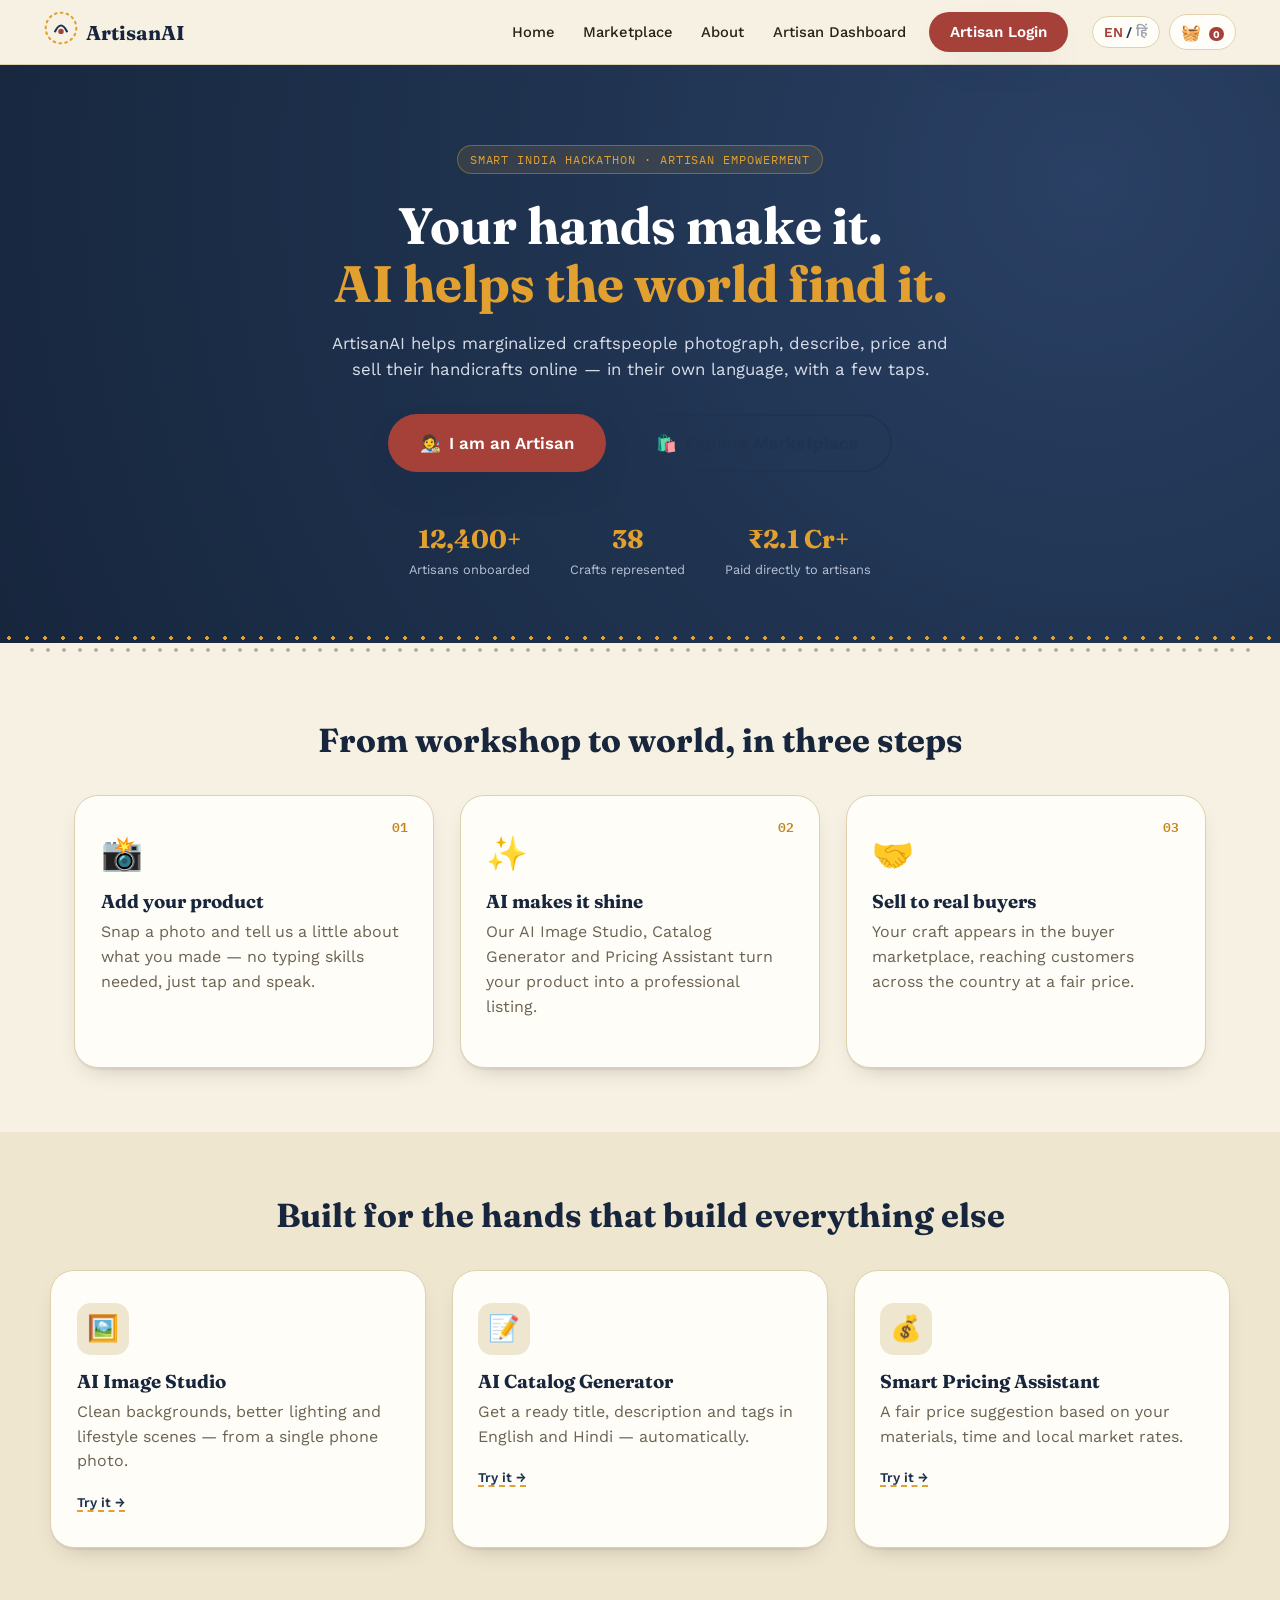
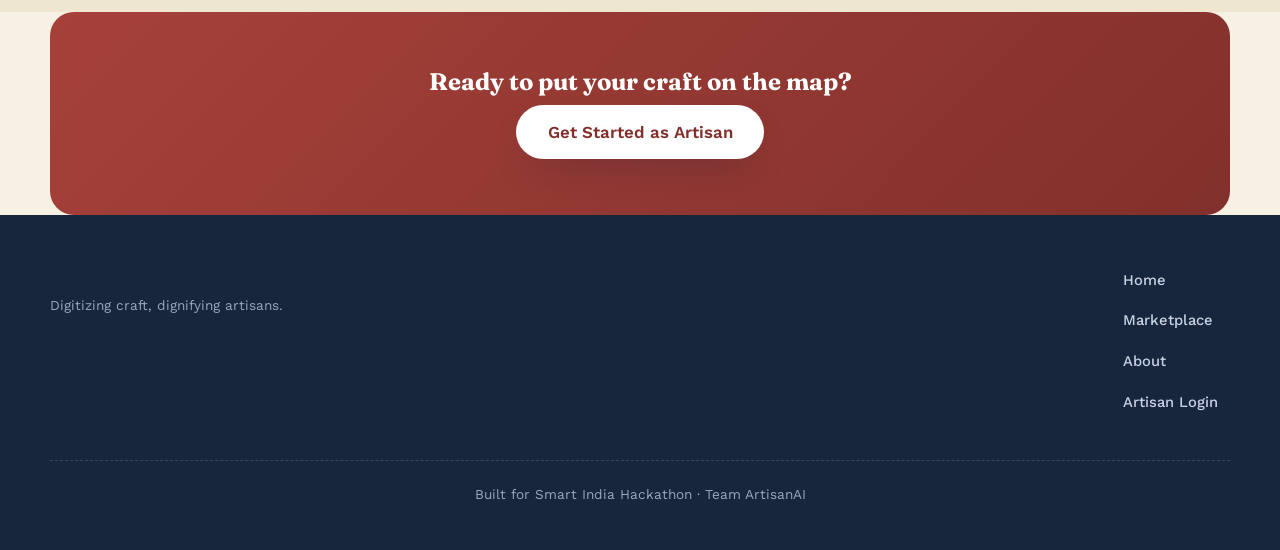
==== commit 98813cf6: "prepare ArtisianAI for deployment" ====
--- a/ArtisanAI-extracted/index.html
+++ b/ArtisanAI-extracted/index.html
@@ -77,16 +77,6 @@
           🛍️ <span data-en="Explore Marketplace" data-hi="बाज़ार देखें">Explore Marketplace</span>
         </button>
       </div>
-      <div class="voice-assistant" aria-live="polite">
-        <button class="btn btn-voice" id="voiceAssistantBtn" type="button" aria-label="Start voice search" title="Start voice search">
-          🎙️ <span data-en="Voice search" data-hi="आवाज़ से खोजें">Voice search</span>
-        </button>
-        <div class="voice-command-row">
-          <input class="voice-command-input" id="voiceCommandInput" type="text" placeholder="Your spoken statement will appear here" aria-label="Spoken statement">
-          <button class="voice-submit" id="voiceSubmitBtn" type="button" aria-label="Submit spoken statement" title="Submit spoken statement" disabled>➜</button>
-        </div>
-        <p class="voice-status" id="voiceStatus" data-en="Click the microphone, then speak" data-hi="माइक्रोफ़ोन दबाएं और बोलें">Click the microphone, then speak</p>
-      </div>
       <div class="hero-stats">
         <div class="stat"><strong>12,400+</strong><span data-en="Artisans onboarded" data-hi="जुड़े कारीगर">Artisans onboarded</span></div>
         <div class="stat"><strong>38</strong><span data-en="Crafts represented" data-hi="शिल्प विधाएँ">Crafts represented</span></div>
@@ -320,14 +310,7 @@
               <option data-en="Painting" data-hi="चित्रकला">Painting</option>
               <option data-en="Jewelry" data-hi="आभूषण">Jewelry</option>
               <option data-en="Woodwork" data-hi="लकड़ी का काम">Woodwork</option>
-              <option data-en="Wood Crafts" data-hi="लकड़ी के शिल्प">Wood Crafts</option>
-              <option data-en="Bamboo, Cane & Natural Fiber" data-hi="बांस, बेंत और प्राकृतिक रेशे">Bamboo, Cane & Natural Fiber</option>
-              <option data-en="Dolls & Traditional Toys" data-hi="गुड़िया और पारंपरिक खिलौने">Dolls & Traditional Toys</option>
-              <option data-en="Shell, Coconut & Palm Crafts" data-hi="सीप, नारियल और ताड़ के शिल्प">Shell, Coconut & Palm Crafts</option>
-              <option data-en="Embroidery & Needlework" data-hi="कढ़ाई और सुई का काम">Embroidery & Needlework</option>
-              <option value="__custom__" data-en="Other / Type your own category" data-hi="अन्य / अपनी श्रेणी लिखें">Other / Type your own category</option>
             </select>
-            <input type="text" class="text-input hidden" id="prodCustomCategory" placeholder="Type your craft category">
 
             <label class="form-label" data-en="Materials used" data-hi="उपयोग की गई सामग्री">Materials used</label>
             <input type="text" class="text-input" id="prodMaterials" placeholder="Clay, natural dye...">
@@ -504,14 +487,7 @@
             <option data-en="Textiles & Weaving" data-hi="वस्त्र और बुनाई">Textiles & Weaving</option>
             <option data-en="Painting" data-hi="चित्रकला">Painting</option>
             <option data-en="Jewelry" data-hi="आभूषण">Jewelry</option>
-            <option data-en="Wood Crafts" data-hi="लकड़ी के शिल्प">Wood Crafts</option>
-            <option data-en="Bamboo, Cane & Natural Fiber" data-hi="बांस, बेंत और प्राकृतिक रेशे">Bamboo, Cane & Natural Fiber</option>
-            <option data-en="Dolls & Traditional Toys" data-hi="गुड़िया और पारंपरिक खिलौने">Dolls & Traditional Toys</option>
-            <option data-en="Shell, Coconut & Palm Crafts" data-hi="सीप, नारियल और ताड़ के शिल्प">Shell, Coconut & Palm Crafts</option>
-            <option data-en="Embroidery & Needlework" data-hi="कढ़ाई और सुई का काम">Embroidery & Needlework</option>
-              <option value="__custom__" data-en="Other / Type your own category" data-hi="अन्य / अपनी श्रेणी लिखें">Other / Type your own category</option>
           </select>
-          <input type="text" class="text-input hidden" id="priceCustomCategory" placeholder="Type your craft category">
           <button class="btn btn-primary btn-block btn-lg" id="calcPriceBtn" data-en="Suggest My Price" data-hi="मेरी कीमत सुझाएं">Suggest My Price</button>
         </div>
 
@@ -591,14 +567,7 @@
         <option value="Textiles & Weaving" data-en="Textiles & Weaving" data-hi="वस्त्र और बुनाई">Textiles & Weaving</option>
         <option value="Painting" data-en="Painting" data-hi="चित्रकला">Painting</option>
         <option value="Jewelry" data-en="Jewelry" data-hi="आभूषण">Jewelry</option>
-        <option value="Wood Crafts" data-en="Wood Crafts" data-hi="लकड़ी के शिल्प">Wood Crafts</option>
-        <option value="Bamboo, Cane & Natural Fiber" data-en="Bamboo, Cane & Natural Fiber" data-hi="बांस, बेंत और प्राकृतिक रेशे">Bamboo, Cane & Natural Fiber</option>
-        <option value="Dolls & Traditional Toys" data-en="Dolls & Traditional Toys" data-hi="गुड़िया और पारंपरिक खिलौने">Dolls & Traditional Toys</option>
-        <option value="Shell, Coconut & Palm Crafts" data-en="Shell, Coconut & Palm Crafts" data-hi="सीप, नारियल और ताड़ के शिल्प">Shell, Coconut & Palm Crafts</option>
-        <option value="Embroidery & Needlework" data-en="Embroidery & Needlework" data-hi="कढ़ाई और सुई का काम">Embroidery & Needlework</option>
-        <option value="__custom__" data-en="Other / Type your own category" data-hi="अन्य / अपनी श्रेणी लिखें">Other / Type your own category</option>
       </select>
-      <input type="text" class="text-input hidden" id="marketCustomCategory" placeholder="Type a category to filter">
       <select class="text-input" id="marketSort">
         <option value="popular" data-en="Most Popular" data-hi="सबसे लोकप्रिय">Most Popular</option>
         <option value="low" data-en="Price: Low to High" data-hi="कीमत: कम से ज़्यादा">Price: Low to High</option>
